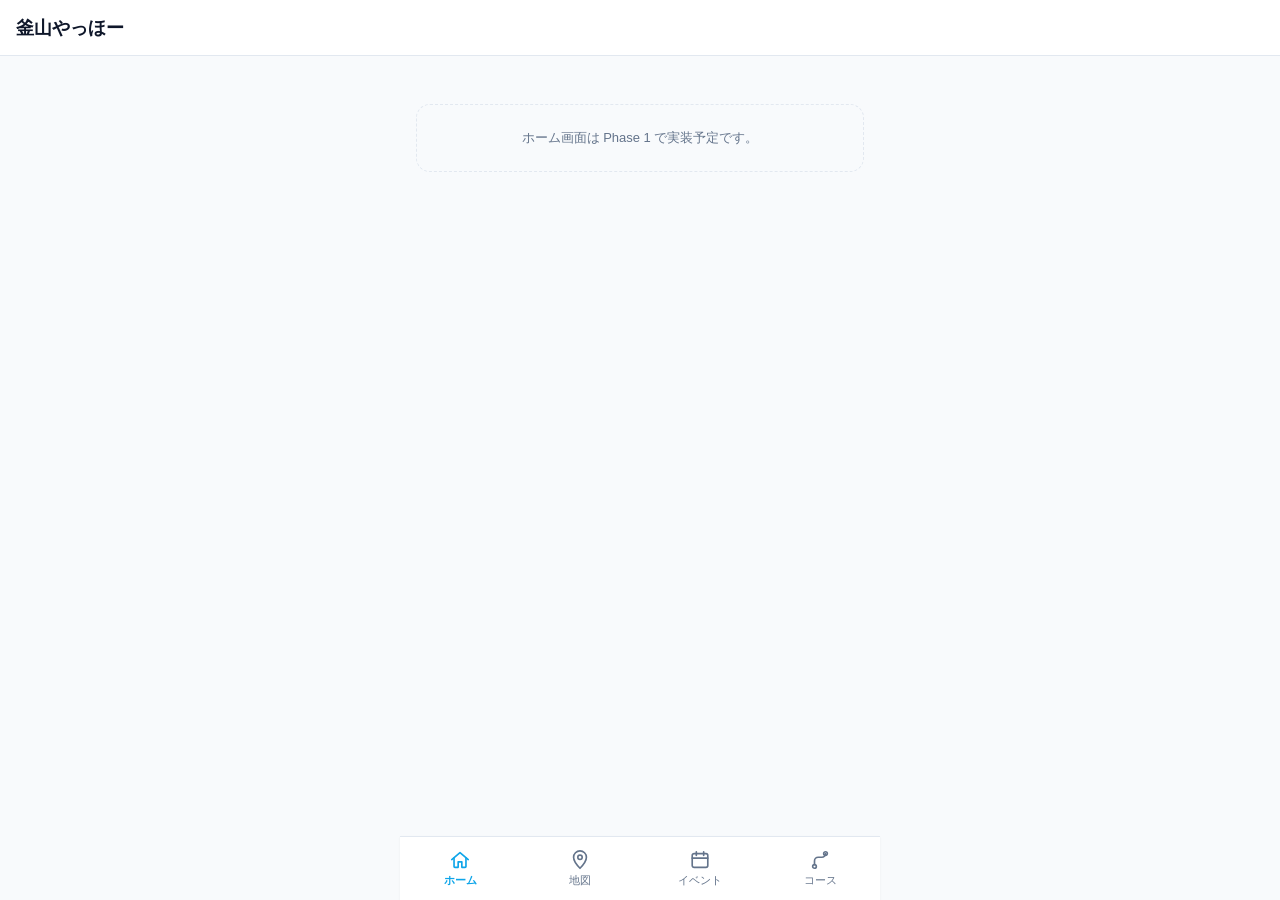
==== index.html @ 4d7fc983 "feat(phase0): 프로젝트 초기 폴더 구조 및 공통 헤더/탭바 스캐폴드 - 순수 HTML/CSS/JS 정적 사이트 골격 생성 (index.html, pages/*.html " ====
<!DOCTYPE html>
<html lang="ja">
<head>
  <meta charset="UTF-8" />
  <meta name="viewport" content="width=device-width, initial-scale=1.0, viewport-fit=cover" />
  <title>釜山やっほー</title>
  <link rel="stylesheet" href="/css/common.css" />
</head>
<body data-page="home">
  <div id="app-header"></div>

  <main class="app-main">
    <p class="placeholder-notice">ホーム画面は Phase 1 で実装予定です。</p>
  </main>

  <div id="app-tabbar"></div>

  <script type="module">
    import { initNav } from "/js/nav.js";
    initNav({ title: "釜山やっほー", page: "home" });
  </script>
</body>
</html>
---- css/common.css ----
/* ==========================================================================
   부산 야-호- (釜山 やっほー) — 공통 스타일
   색상/타이포/spacing 값은 Phase 1에서 Figma 시안(1차_시안.zip)을 참고해
   실제 브랜드 값으로 교체한다. 지금은 임시 기본값이다.
   ========================================================================== */

:root {
  /* Color */
  --color-primary: #0ea5e9;
  --color-primary-dark: #0284c7;
  --color-accent: #f97316;
  --color-bg: #ffffff;
  --color-surface: #f8fafc;
  --color-border: #e2e8f0;
  --color-text: #0f172a;
  --color-text-muted: #64748b;
  --color-text-inverse: #ffffff;

  /* Typography */
  --font-family-base: "Noto Sans JP", "Hiragino Kaku Gothic ProN", "Yu Gothic",
    -apple-system, BlinkMacSystemFont, sans-serif;
  --font-size-sm: 0.8125rem;
  --font-size-base: 0.9375rem;
  --font-size-lg: 1.125rem;
  --font-size-xl: 1.375rem;

  /* Spacing */
  --space-1: 4px;
  --space-2: 8px;
  --space-3: 12px;
  --space-4: 16px;
  --space-5: 24px;
  --space-6: 32px;

  /* Layout */
  --header-height: 56px;
  --tabbar-height: 64px;
  --radius-sm: 8px;
  --radius-md: 14px;
  --radius-lg: 20px;
  --shadow-sm: 0 1px 2px rgba(15, 23, 42, 0.06);
  --shadow-md: 0 4px 12px rgba(15, 23, 42, 0.08);
  --max-content-width: 480px;
}

*,
*::before,
*::after {
  box-sizing: border-box;
}

html,
body {
  margin: 0;
  padding: 0;
}

body {
  font-family: var(--font-family-base);
  font-size: var(--font-size-base);
  color: var(--color-text);
  background-color: var(--color-surface);
  -webkit-font-smoothing: antialiased;
  min-height: 100dvh;
  display: flex;
  flex-direction: column;
}

img {
  max-width: 100%;
  display: block;
}

a {
  color: inherit;
  text-decoration: none;
}

ul,
ol {
  margin: 0;
  padding: 0;
  list-style: none;
}

button {
  font-family: inherit;
  cursor: pointer;
}

/* App shell: 모바일 퍼스트, 가운데 정렬된 카드형 컨테이너 */
.app-main {
  flex: 1;
  width: 100%;
  max-width: var(--max-content-width);
  margin: 0 auto;
  padding: var(--space-4);
  padding-bottom: calc(var(--tabbar-height) + var(--space-4));
}

.placeholder-notice {
  margin-top: var(--space-6);
  padding: var(--space-5);
  border: 1px dashed var(--color-border);
  border-radius: var(--radius-md);
  color: var(--color-text-muted);
  text-align: center;
  font-size: var(--font-size-sm);
}

/* ---- 공통 헤더 (js/nav.js가 주입) ---- */
.app-header {
  position: sticky;
  top: 0;
  z-index: 20;
  display: flex;
  align-items: center;
  gap: var(--space-2);
  height: var(--header-height);
  padding: 0 var(--space-4);
  background-color: var(--color-bg);
  border-bottom: 1px solid var(--color-border);
}

.app-header__back {
  display: inline-flex;
  align-items: center;
  justify-content: center;
  width: 32px;
  height: 32px;
  border: none;
  background: none;
  color: var(--color-text);
  border-radius: var(--radius-sm);
}

.app-header__back:hover {
  background-color: var(--color-surface);
}

.app-header__title {
  flex: 1;
  font-size: var(--font-size-lg);
  font-weight: 700;
  color: var(--color-text);
  white-space: nowrap;
  overflow: hidden;
  text-overflow: ellipsis;
}

/* ---- 공통 하단 탭바 (js/nav.js가 주입) ---- */
.app-tabbar {
  position: fixed;
  left: 0;
  right: 0;
  bottom: 0;
  z-index: 20;
  display: flex;
  height: var(--tabbar-height);
  max-width: var(--max-content-width);
  margin: 0 auto;
  background-color: var(--color-bg);
  border-top: 1px solid var(--color-border);
  box-shadow: var(--shadow-sm);
}

.app-tabbar__item {
  flex: 1;
  display: flex;
  flex-direction: column;
  align-items: center;
  justify-content: center;
  gap: 2px;
  color: var(--color-text-muted);
  font-size: 0.6875rem;
}

.app-tabbar__item svg {
  width: 22px;
  height: 22px;
}

.app-tabbar__item.is-active {
  color: var(--color-primary);
  font-weight: 700;
}
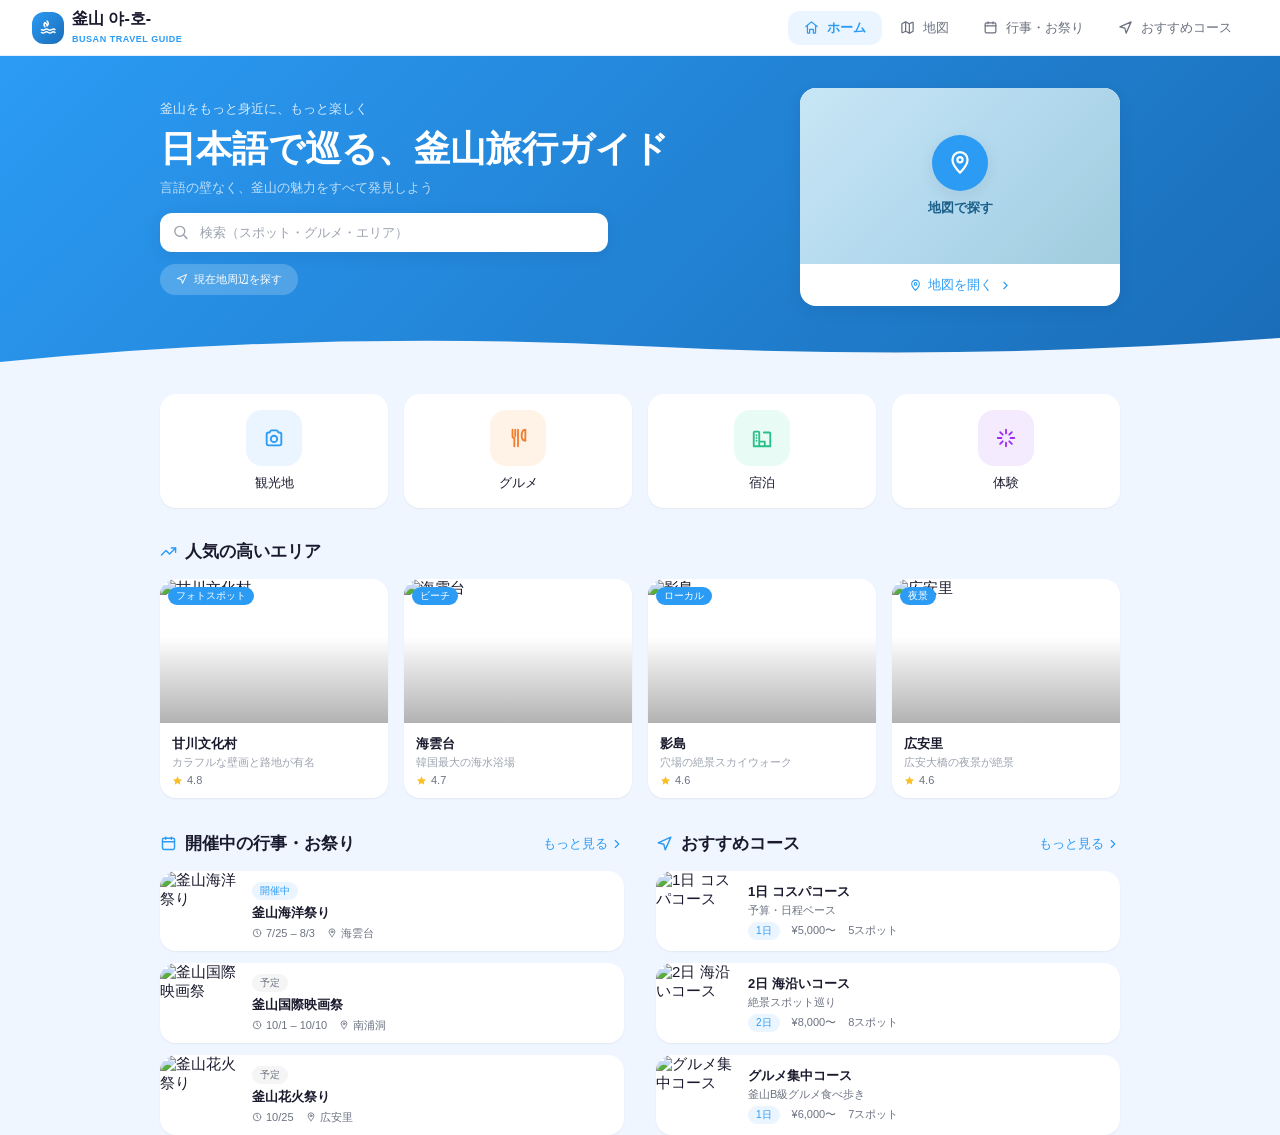
==== commit 2f78ee56: "feat(phase1): 홈 화면(index.html) 구현 및 공통 nav 디자인 반영 - Figma HomePage.tsx/App.tsx 참고해 마크업/스타일을 HTML+CSS" ====
--- a/index.html
+++ b/index.html
@@ -3,21 +3,25 @@
 <head>
   <meta charset="UTF-8" />
   <meta name="viewport" content="width=device-width, initial-scale=1.0, viewport-fit=cover" />
-  <title>釜山やっほー</title>
+  <title>釜山やっほー | 日本語で巡る釜山旅行ガイド</title>
   <link rel="stylesheet" href="/css/common.css" />
+  <link rel="stylesheet" href="/css/pages/home.css" />
 </head>
 <body data-page="home">
   <div id="app-header"></div>
 
   <main class="app-main">
-    <p class="placeholder-notice">ホーム画面は Phase 1 で実装予定です。</p>
+    <div id="home-root"></div>
   </main>
 
   <div id="app-tabbar"></div>
 
   <script type="module">
     import { initNav } from "/js/nav.js";
-    initNav({ title: "釜山やっほー", page: "home" });
+    import { renderHome } from "/js/pages/home.js";
+
+    initNav("home");
+    renderHome(document.getElementById("home-root"));
   </script>
 </body>
 </html>
--- a/css/common.css
+++ b/css/common.css
@@ -1,27 +1,30 @@
 /* ==========================================================================
    부산 야-호- (釜山 やっほー) — 공통 스타일
-   색상/타이포/spacing 값은 Phase 1에서 Figma 시안(1차_시안.zip)을 참고해
-   실제 브랜드 값으로 교체한다. 지금은 임시 기본값이다.
+   색상/타이포/spacing 값은 Figma 시안(1차_시안.zip)의 HomePage.tsx / App.tsx에서
+   추출한 값을 기준으로 한다.
    ========================================================================== */
 
 :root {
   /* Color */
-  --color-primary: #0ea5e9;
-  --color-primary-dark: #0284c7;
-  --color-accent: #f97316;
+  --color-primary: #2b9bf4;
+  --color-primary-dark: #1a6db8;
+  --color-primary-soft: #ebf5ff;
+  --color-accent: #f47c2b;
   --color-bg: #ffffff;
-  --color-surface: #f8fafc;
-  --color-border: #e2e8f0;
-  --color-text: #0f172a;
-  --color-text-muted: #64748b;
+  --color-surface: #f0f6ff;
+  --color-border: #e2edff;
+  --color-text: #1a1a2e;
+  --color-text-muted: #6b7280;
+  --color-text-faint: #9ca3af;
   --color-text-inverse: #ffffff;
 
   /* Typography */
   --font-family-base: "Noto Sans JP", "Hiragino Kaku Gothic ProN", "Yu Gothic",
     -apple-system, BlinkMacSystemFont, sans-serif;
+  --font-size-xs: 0.6875rem;
   --font-size-sm: 0.8125rem;
   --font-size-base: 0.9375rem;
-  --font-size-lg: 1.125rem;
+  --font-size-lg: 1.0625rem;
   --font-size-xl: 1.375rem;
 
   /* Spacing */
@@ -34,13 +37,14 @@
 
   /* Layout */
   --header-height: 56px;
-  --tabbar-height: 64px;
-  --radius-sm: 8px;
-  --radius-md: 14px;
+  --tabbar-height: 62px;
+  --radius-sm: 12px;
+  --radius-md: 16px;
   --radius-lg: 20px;
-  --shadow-sm: 0 1px 2px rgba(15, 23, 42, 0.06);
-  --shadow-md: 0 4px 12px rgba(15, 23, 42, 0.08);
-  --max-content-width: 480px;
+  --radius-full: 999px;
+  --shadow-sm: 0 1px 2px rgba(26, 26, 46, 0.06);
+  --shadow-md: 0 4px 16px rgba(26, 26, 46, 0.08);
+  --max-content-width: 1024px;
 }
 
 *,
@@ -88,14 +92,28 @@
   cursor: pointer;
 }
 
-/* App shell: 모바일 퍼스트, 가운데 정렬된 카드형 컨테이너 */
+/* App shell: .app-main은 full-bleed 배경(히어로 등)을 위해 좌우 패딩이 없다.
+   실제 콘텐츠는 .app-main__inner로 감싸 중앙 정렬 + 좌우 패딩을 적용한다. */
 .app-main {
   flex: 1;
   width: 100%;
+  padding-bottom: calc(var(--tabbar-height) + var(--space-4));
+}
+
+.app-main__inner {
   max-width: var(--max-content-width);
   margin: 0 auto;
-  padding: var(--space-4);
-  padding-bottom: calc(var(--tabbar-height) + var(--space-4));
+  padding: 0 var(--space-4);
+}
+
+@media (min-width: 768px) {
+  .app-main__inner {
+    padding: 0 var(--space-6);
+  }
+
+  .app-main {
+    padding-bottom: 0;
+  }
 }
 
 .placeholder-notice {
@@ -115,40 +133,81 @@
   z-index: 20;
   display: flex;
   align-items: center;
-  gap: var(--space-2);
+  justify-content: space-between;
+  gap: var(--space-3);
   height: var(--header-height);
   padding: 0 var(--space-4);
   background-color: var(--color-bg);
   border-bottom: 1px solid var(--color-border);
 }
 
-.app-header__back {
-  display: inline-flex;
+.app-header__brand {
+  display: flex;
+  align-items: center;
+  gap: var(--space-2);
+}
+
+.app-header__logo {
+  display: flex;
   align-items: center;
   justify-content: center;
   width: 32px;
   height: 32px;
-  border: none;
-  background: none;
-  color: var(--color-text);
   border-radius: var(--radius-sm);
-}
-
-.app-header__back:hover {
-  background-color: var(--color-surface);
+  background: linear-gradient(135deg, var(--color-primary) 0%, var(--color-primary-dark) 100%);
+  flex-shrink: 0;
+}
+
+.app-header__logo svg {
+  width: 17px;
+  height: 17px;
+  color: #ffffff;
 }
 
 .app-header__title {
-  flex: 1;
-  font-size: var(--font-size-lg);
-  font-weight: 700;
+  font-size: 1rem;
+  font-weight: 800;
+  line-height: 1.1;
   color: var(--color-text);
   white-space: nowrap;
-  overflow: hidden;
-  text-overflow: ellipsis;
-}
-
-/* ---- 공통 하단 탭바 (js/nav.js가 주입) ---- */
+}
+
+.app-header__subtitle {
+  font-size: 0.5625rem;
+  font-weight: 600;
+  letter-spacing: 0.06em;
+  color: var(--color-primary);
+}
+
+/* 데스크톱 인라인 탭 (모바일에서는 숨김) */
+.app-header__nav {
+  display: none;
+  align-items: center;
+  gap: 2px;
+}
+
+.app-header__nav-item {
+  display: flex;
+  align-items: center;
+  gap: var(--space-2);
+  padding: var(--space-2) var(--space-4);
+  border-radius: var(--radius-sm);
+  color: var(--color-text-muted);
+  font-size: var(--font-size-sm);
+}
+
+.app-header__nav-item svg {
+  width: 15px;
+  height: 15px;
+}
+
+.app-header__nav-item.is-active {
+  background-color: var(--color-primary-soft);
+  color: var(--color-primary);
+  font-weight: 700;
+}
+
+/* ---- 공통 하단 탭바 (js/nav.js가 주입, 모바일 전용) ---- */
 .app-tabbar {
   position: fixed;
   left: 0;
@@ -157,8 +216,6 @@
   z-index: 20;
   display: flex;
   height: var(--tabbar-height);
-  max-width: var(--max-content-width);
-  margin: 0 auto;
   background-color: var(--color-bg);
   border-top: 1px solid var(--color-border);
   box-shadow: var(--shadow-sm);
@@ -171,16 +228,34 @@
   align-items: center;
   justify-content: center;
   gap: 2px;
-  color: var(--color-text-muted);
-  font-size: 0.6875rem;
+  color: var(--color-text-faint);
+  font-size: var(--font-size-xs);
 }
 
 .app-tabbar__item svg {
-  width: 22px;
-  height: 22px;
+  width: 21px;
+  height: 21px;
 }
 
 .app-tabbar__item.is-active {
   color: var(--color-primary);
   font-weight: 700;
 }
+
+@media (min-width: 768px) {
+  .app-header {
+    padding: 0 var(--space-6);
+  }
+
+  .app-header__nav {
+    display: flex;
+  }
+
+  .app-tabbar {
+    display: none;
+  }
+
+  .app-main {
+    padding-bottom: 0;
+  }
+}
--- a/css/pages/home.css
+++ b/css/pages/home.css
@@ -0,0 +1,504 @@
+/* ホーム画面 (index.html) — Figma HomePage.tsx 참고, 마크업/CSS는 새로 작성 */
+
+.home-hero {
+  position: relative;
+  overflow: hidden;
+  background: linear-gradient(135deg, var(--color-primary) 0%, var(--color-primary-dark) 100%);
+  padding: var(--space-6) 0 calc(var(--space-6) + 24px);
+}
+
+.home-hero::after {
+  content: "";
+  position: absolute;
+  left: 0;
+  right: 0;
+  bottom: 0;
+  height: 32px;
+  background-image: url("data:image/svg+xml,%3Csvg xmlns='http://www.w3.org/2000/svg' viewBox='0 0 1440 40' preserveAspectRatio='none'%3E%3Cpath d='M0 40 Q360 0 720 20 Q1080 40 1440 10 L1440 40 Z' fill='%23f0f6ff'/%3E%3C/svg%3E");
+  background-size: 100% 100%;
+}
+
+.home-hero__inner {
+  display: flex;
+  flex-direction: column;
+  gap: var(--space-5);
+  position: relative;
+  z-index: 1;
+}
+
+.home-hero__eyebrow {
+  color: rgba(255, 255, 255, 0.8);
+  font-size: var(--font-size-sm);
+  margin: 0 0 var(--space-2);
+}
+
+.home-hero__title {
+  color: #ffffff;
+  font-size: clamp(1.375rem, 4vw, 2.25rem);
+  font-weight: 800;
+  line-height: 1.25;
+  margin: 0 0 var(--space-1);
+}
+
+.home-hero__desc {
+  color: rgba(255, 255, 255, 0.7);
+  font-size: var(--font-size-sm);
+  margin: var(--space-2) 0 var(--space-4);
+}
+
+.home-search {
+  position: relative;
+  max-width: 448px;
+}
+
+.home-search__icon {
+  position: absolute;
+  left: var(--space-3);
+  top: 50%;
+  transform: translateY(-50%);
+  color: var(--color-text-faint);
+  display: flex;
+}
+
+.home-search__icon svg {
+  width: 17px;
+  height: 17px;
+}
+
+.home-search__input {
+  width: 100%;
+  padding: var(--space-3) var(--space-4) var(--space-3) 40px;
+  border: none;
+  border-radius: var(--radius-sm);
+  background-color: #ffffff;
+  color: var(--color-text);
+  font-size: var(--font-size-sm);
+  outline: none;
+  box-shadow: var(--shadow-md);
+}
+
+.home-search__input::placeholder {
+  color: var(--color-text-faint);
+}
+
+.home-hero__geo {
+  margin-top: var(--space-3);
+  display: inline-flex;
+  align-items: center;
+  gap: 6px;
+  background-color: rgba(255, 255, 255, 0.2);
+  border: none;
+  border-radius: var(--radius-full);
+  padding: var(--space-2) var(--space-4);
+  color: #ffffff;
+  font-size: var(--font-size-xs);
+}
+
+.home-hero__geo svg {
+  width: 12px;
+  height: 12px;
+}
+
+.home-hero__map-card {
+  display: none;
+}
+
+@media (min-width: 768px) {
+  .home-hero__inner {
+    flex-direction: row;
+    align-items: center;
+    gap: var(--space-6);
+  }
+
+  .home-hero__text {
+    flex: 1;
+  }
+
+  .home-hero__br {
+    display: none;
+  }
+
+  .home-hero__map-card {
+    display: flex;
+    flex-direction: column;
+    width: 256px;
+    flex-shrink: 0;
+    background-color: #ffffff;
+    border-radius: var(--radius-md);
+    overflow: hidden;
+    box-shadow: var(--shadow-md);
+  }
+}
+
+@media (min-width: 1024px) {
+  .home-hero__map-card {
+    width: 320px;
+  }
+}
+
+.home-hero__map-preview {
+  position: relative;
+  height: 176px;
+  display: flex;
+  flex-direction: column;
+  align-items: center;
+  justify-content: center;
+  gap: var(--space-2);
+  background: linear-gradient(135deg, #c8e6f5 0%, #b3d9ee 50%, #a0ccdd 100%);
+  text-align: center;
+  color: #1a5f8a;
+  font-size: var(--font-size-sm);
+  font-weight: 700;
+}
+
+.home-hero__map-preview p {
+  margin: 0;
+}
+
+.home-hero__map-pin {
+  width: 56px;
+  height: 56px;
+  border-radius: var(--radius-full);
+  background-color: var(--color-primary);
+  display: flex;
+  align-items: center;
+  justify-content: center;
+  box-shadow: var(--shadow-md);
+  color: #ffffff;
+}
+
+.home-hero__map-pin svg {
+  width: 26px;
+  height: 26px;
+}
+
+.home-hero__map-cta {
+  display: flex;
+  align-items: center;
+  justify-content: center;
+  gap: 6px;
+  padding: var(--space-3) 0;
+  color: var(--color-primary);
+  font-size: var(--font-size-sm);
+}
+
+.home-hero__map-cta svg {
+  width: 13px;
+  height: 13px;
+}
+
+/* ---- 공통 섹션 ---- */
+.home-section {
+  padding-top: var(--space-6);
+}
+
+.home-section__head {
+  display: flex;
+  align-items: center;
+  justify-content: space-between;
+  margin-bottom: var(--space-4);
+  gap: var(--space-3);
+}
+
+.home-section__head h2 {
+  display: flex;
+  align-items: center;
+  gap: var(--space-2);
+  margin: 0;
+  font-size: var(--font-size-lg);
+  font-weight: 700;
+  color: var(--color-text);
+}
+
+.home-section__head h2 svg {
+  width: 17px;
+  height: 17px;
+  color: var(--color-primary);
+  flex-shrink: 0;
+}
+
+.home-section__more {
+  display: inline-flex;
+  align-items: center;
+  gap: 2px;
+  font-size: var(--font-size-sm);
+  color: var(--color-primary);
+  white-space: nowrap;
+}
+
+.home-section__more svg {
+  width: 14px;
+  height: 14px;
+}
+
+/* ---- カテゴリー ---- */
+.home-category-grid {
+  display: grid;
+  grid-template-columns: repeat(4, 1fr);
+  gap: var(--space-3);
+}
+
+.home-category {
+  display: flex;
+  flex-direction: column;
+  align-items: center;
+  gap: var(--space-2);
+  padding: var(--space-3);
+  background-color: #ffffff;
+  border-radius: var(--radius-md);
+  box-shadow: var(--shadow-sm);
+}
+
+.home-category__icon {
+  width: 48px;
+  height: 48px;
+  border-radius: var(--radius-md);
+  display: flex;
+  align-items: center;
+  justify-content: center;
+}
+
+.home-category__icon svg {
+  width: 22px;
+  height: 22px;
+}
+
+.home-category__label {
+  font-size: var(--font-size-xs);
+  color: var(--color-text);
+}
+
+@media (min-width: 768px) {
+  .home-category-grid {
+    gap: var(--space-4);
+  }
+
+  .home-category {
+    padding: var(--space-4);
+  }
+
+  .home-category__icon {
+    width: 56px;
+    height: 56px;
+  }
+
+  .home-category__label {
+    font-size: var(--font-size-sm);
+  }
+}
+
+/* ---- 人気の高いエリア ---- */
+.home-area-scroller {
+  display: flex;
+  gap: var(--space-4);
+  overflow-x: auto;
+  padding-bottom: 2px;
+  scrollbar-width: none;
+}
+
+.home-area-scroller::-webkit-scrollbar {
+  display: none;
+}
+
+.home-area-card {
+  flex-shrink: 0;
+  width: 176px;
+  background-color: #ffffff;
+  border-radius: var(--radius-md);
+  overflow: hidden;
+  box-shadow: var(--shadow-sm);
+  color: inherit;
+}
+
+.home-area-card__image {
+  position: relative;
+  height: 112px;
+  overflow: hidden;
+}
+
+.home-area-card__image img {
+  width: 100%;
+  height: 100%;
+  object-fit: cover;
+}
+
+.home-area-card__image::after {
+  content: "";
+  position: absolute;
+  inset: 0;
+  background: linear-gradient(to top, rgba(0, 0, 0, 0.3), transparent 60%);
+}
+
+.home-area-card__tag {
+  position: absolute;
+  top: var(--space-2);
+  left: var(--space-2);
+  z-index: 1;
+  background-color: var(--color-primary);
+  color: #ffffff;
+  font-size: 0.625rem;
+  padding: 2px var(--space-2);
+  border-radius: var(--radius-full);
+}
+
+.home-area-card__body {
+  padding: var(--space-3);
+}
+
+.home-area-card__name {
+  margin: 0;
+  font-size: var(--font-size-sm);
+  font-weight: 700;
+  color: var(--color-text);
+}
+
+.home-area-card__desc {
+  display: none;
+  margin: 2px 0 0;
+  font-size: 0.6875rem;
+  color: var(--color-text-faint);
+}
+
+.home-area-card__score {
+  display: flex;
+  align-items: center;
+  gap: 4px;
+  margin-top: var(--space-1);
+  color: var(--color-text-muted);
+  font-size: 0.6875rem;
+}
+
+.home-area-card__score svg {
+  width: 11px;
+  height: 11px;
+  color: #fbbf24;
+}
+
+@media (min-width: 768px) {
+  .home-area-scroller {
+    display: grid;
+    grid-template-columns: repeat(4, 1fr);
+    overflow: visible;
+  }
+
+  .home-area-card {
+    width: auto;
+  }
+
+  .home-area-card__image {
+    height: 144px;
+  }
+
+  .home-area-card__desc {
+    display: block;
+  }
+}
+
+/* ---- 行事・お祭り / おすすめコース ---- */
+.home-two-col {
+  display: grid;
+  grid-template-columns: 1fr;
+  gap: var(--space-6);
+}
+
+@media (min-width: 768px) {
+  .home-two-col {
+    grid-template-columns: 1fr 1fr;
+  }
+}
+
+.home-list {
+  display: flex;
+  flex-direction: column;
+  gap: var(--space-3);
+}
+
+.home-list-card {
+  display: flex;
+  background-color: #ffffff;
+  border-radius: var(--radius-md);
+  overflow: hidden;
+  box-shadow: var(--shadow-sm);
+  color: inherit;
+}
+
+.home-list-card__image {
+  width: 80px;
+  height: 80px;
+  flex-shrink: 0;
+  overflow: hidden;
+}
+
+.home-list-card__image img {
+  width: 100%;
+  height: 100%;
+  object-fit: cover;
+}
+
+.home-list-card__body {
+  flex: 1;
+  min-width: 0;
+  display: flex;
+  flex-direction: column;
+  justify-content: center;
+  padding: var(--space-2) var(--space-3);
+}
+
+.home-list-card__badge {
+  align-self: flex-start;
+  font-size: 0.625rem;
+  padding: 2px var(--space-2);
+  border-radius: var(--radius-full);
+  background-color: #f5f5f5;
+  color: var(--color-text-muted);
+  margin-bottom: var(--space-1);
+}
+
+.home-list-card__badge.is-ongoing {
+  background-color: var(--color-primary-soft);
+  color: var(--color-primary);
+}
+
+.home-list-card__title {
+  margin: 0;
+  font-size: var(--font-size-sm);
+  font-weight: 600;
+  color: var(--color-text);
+  overflow: hidden;
+  text-overflow: ellipsis;
+  white-space: nowrap;
+}
+
+.home-list-card__subtitle {
+  margin: 2px 0 0;
+  font-size: 0.6875rem;
+  color: var(--color-text-muted);
+}
+
+.home-list-card__meta {
+  display: flex;
+  align-items: center;
+  gap: var(--space-3);
+  margin-top: var(--space-1);
+  color: var(--color-text-muted);
+  font-size: 0.6875rem;
+}
+
+.home-list-card__meta span {
+  display: inline-flex;
+  align-items: center;
+  gap: 4px;
+}
+
+.home-list-card__meta svg {
+  width: 10px;
+  height: 10px;
+}
+
+.home-list-card__pill {
+  background-color: var(--color-primary-soft);
+  color: var(--color-primary);
+  font-size: 0.625rem;
+  padding: 2px var(--space-2);
+  border-radius: var(--radius-full);
+}
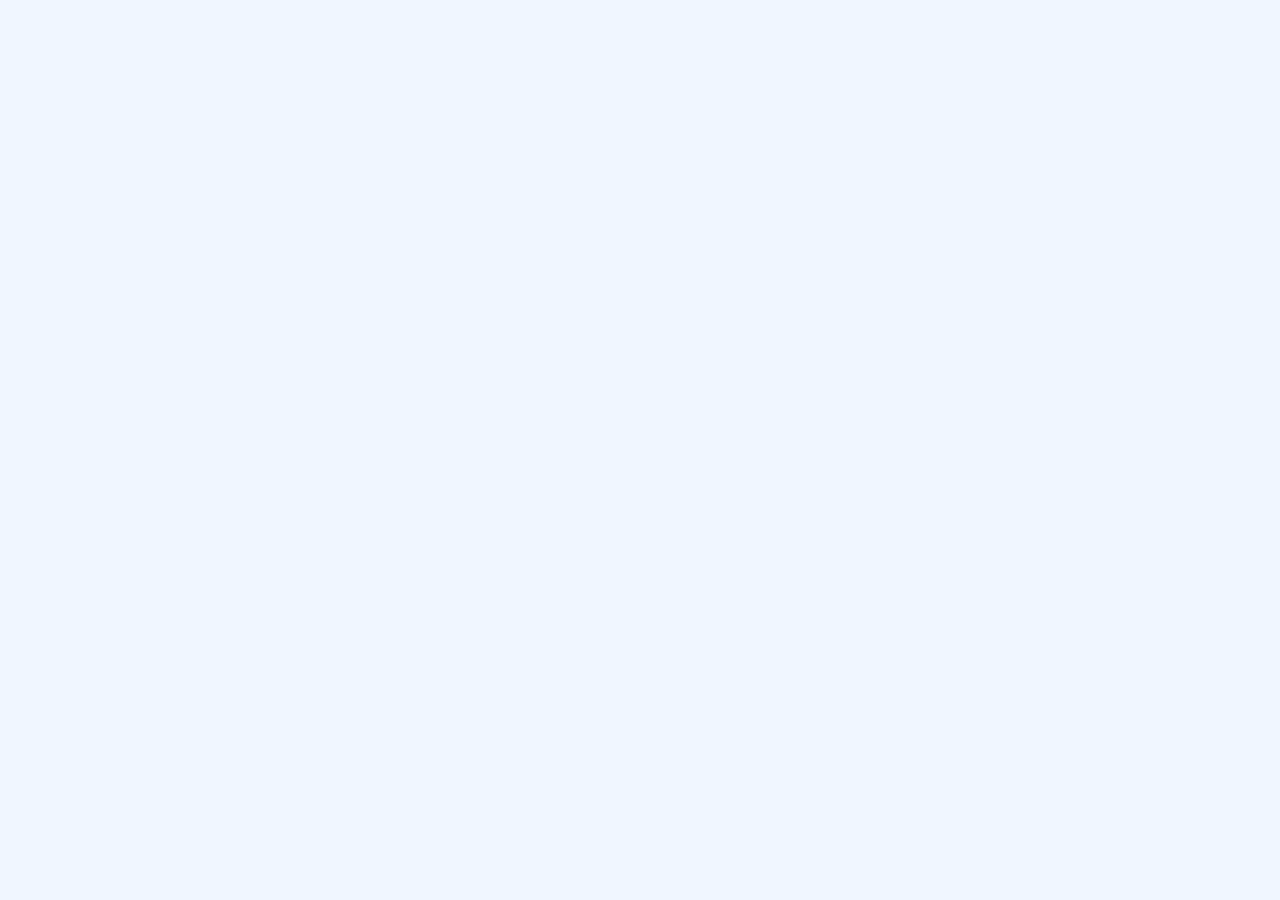
==== commit 50f8e20f: "fix(deploy): 절대경로를 상대경로로 전환해 서브패스 배포 지원 /css/..., /js/..., /pages/... 같은 루트 절대경로는 도메인 루트에 배포될 때만 동작해" ====
--- a/index.html
+++ b/index.html
@@ -4,8 +4,8 @@
   <meta charset="UTF-8" />
   <meta name="viewport" content="width=device-width, initial-scale=1.0, viewport-fit=cover" />
   <title>釜山やっほー | 日本語で巡る釜山旅行ガイド</title>
-  <link rel="stylesheet" href="/css/common.css" />
-  <link rel="stylesheet" href="/css/pages/home.css" />
+  <link rel="stylesheet" href="css/common.css" />
+  <link rel="stylesheet" href="css/pages/home.css" />
 </head>
 <body data-page="home">
   <div id="app-header"></div>
@@ -17,8 +17,8 @@
   <div id="app-tabbar"></div>
 
   <script type="module">
-    import { initNav } from "/js/nav.js";
-    import { renderHome } from "/js/pages/home.js";
+    import { initNav } from "js/nav.js";
+    import { renderHome } from "js/pages/home.js";
 
     initNav("home");
     renderHome(document.getElementById("home-root"));
--- a/css/common.css
+++ b/css/common.css
@@ -126,6 +126,112 @@
   font-size: var(--font-size-sm);
 }
 
+/* ---- 페이지 로컬 상단바 (뒤로가기+제목) ----
+   전역 브랜드 헤더(.app-header)와 별개로, 상세/목록 페이지가 각자 렌더링하는
+   보조 헤더. Figma App.tsx 구조상 뒤로가기는 각 페이지가 자체 구현한다. */
+.page-topbar {
+  position: sticky;
+  top: var(--header-height);
+  z-index: 15;
+  display: flex;
+  align-items: center;
+  gap: var(--space-3);
+  padding: var(--space-3) var(--space-4);
+  background-color: #ffffff;
+  border-bottom: 1px solid var(--color-border);
+}
+
+.page-topbar__back {
+  display: flex;
+  align-items: center;
+  justify-content: center;
+  width: 36px;
+  height: 36px;
+  flex-shrink: 0;
+  border: none;
+  border-radius: var(--radius-sm);
+  background-color: var(--color-surface);
+  color: var(--color-text);
+}
+
+.page-topbar__back svg {
+  width: 18px;
+  height: 18px;
+}
+
+.page-topbar__title {
+  flex: 1;
+  min-width: 0;
+  font-size: var(--font-size-lg);
+  font-weight: 700;
+  color: var(--color-text);
+  overflow: hidden;
+  text-overflow: ellipsis;
+  white-space: nowrap;
+}
+
+.page-topbar__subtitle {
+  font-size: var(--font-size-sm);
+  color: var(--color-text-faint);
+}
+
+.page-topbar__actions {
+  display: flex;
+  align-items: center;
+  gap: var(--space-2);
+  flex-shrink: 0;
+}
+
+.page-topbar__action-btn {
+  display: flex;
+  align-items: center;
+  justify-content: center;
+  width: 36px;
+  height: 36px;
+  border: none;
+  border-radius: var(--radius-sm);
+  background-color: var(--color-surface);
+  color: var(--color-text-muted);
+}
+
+.page-topbar__action-btn svg {
+  width: 16px;
+  height: 16px;
+}
+
+/* ---- 로딩 스켈레톤 / 에러 상태 (공통) ---- */
+@keyframes skeleton-pulse {
+  0%, 100% { opacity: 1; }
+  50% { opacity: 0.55; }
+}
+
+.skeleton {
+  background-color: var(--color-border);
+  border-radius: var(--radius-sm);
+  animation: skeleton-pulse 1.4s ease-in-out infinite;
+}
+
+.state-message {
+  display: flex;
+  flex-direction: column;
+  align-items: center;
+  gap: var(--space-3);
+  padding: var(--space-6) var(--space-4);
+  text-align: center;
+  color: var(--color-text-muted);
+  font-size: var(--font-size-sm);
+}
+
+.state-message__retry {
+  padding: var(--space-2) var(--space-5);
+  border: none;
+  border-radius: var(--radius-full);
+  background-color: var(--color-primary);
+  color: #ffffff;
+  font-size: var(--font-size-sm);
+  font-weight: 600;
+}
+
 /* ---- 공통 헤더 (js/nav.js가 주입) ---- */
 .app-header {
   position: sticky;
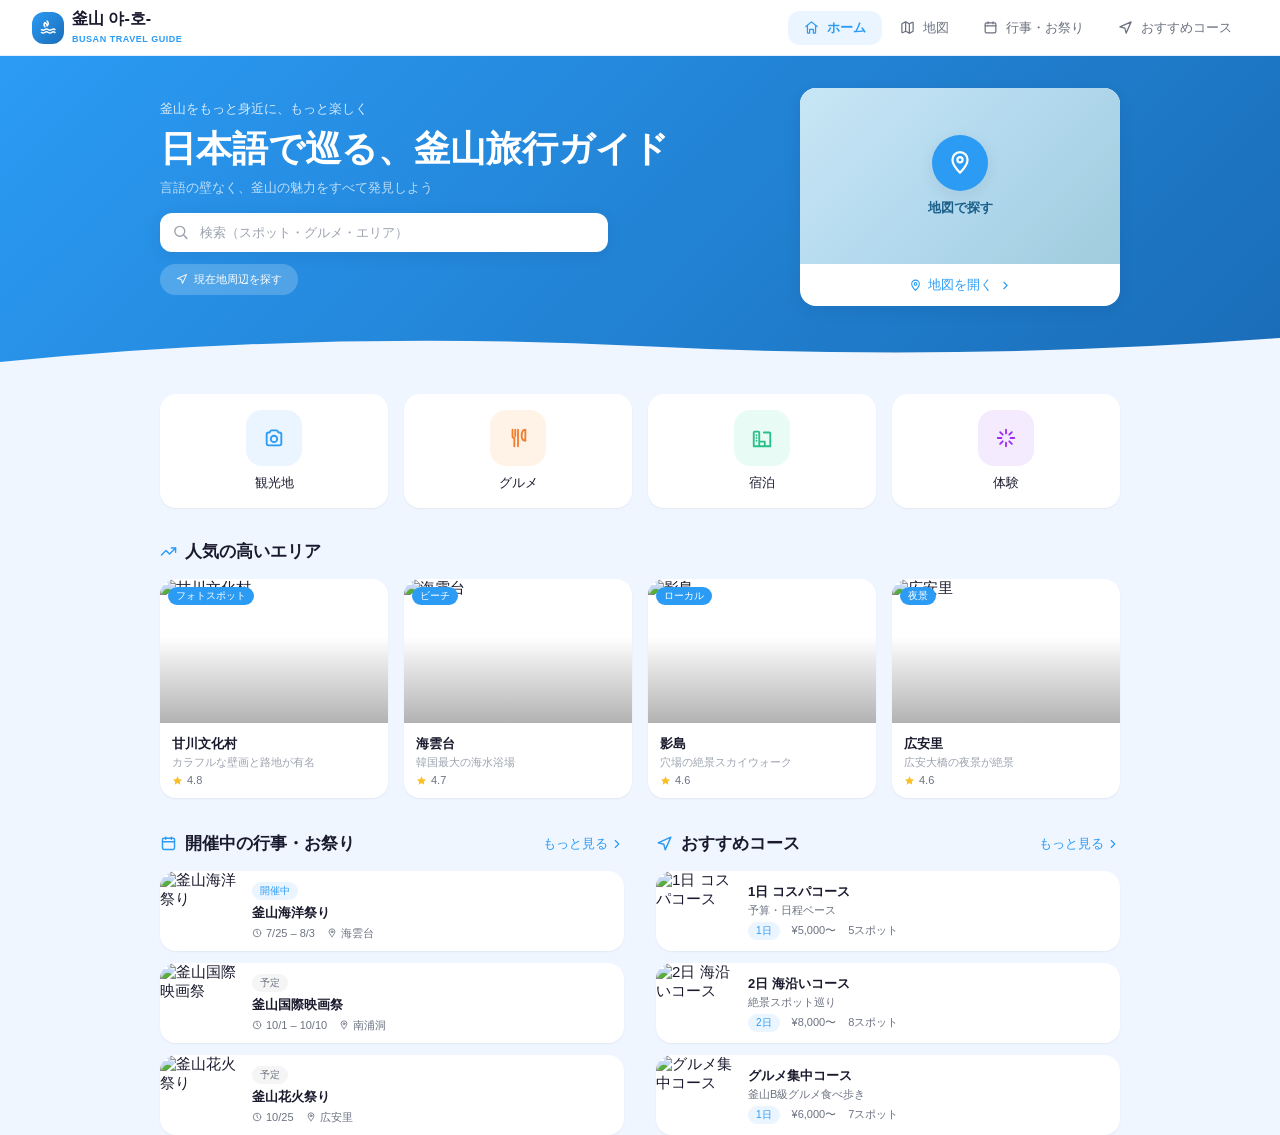
==== commit 8d7111e7: "fix(deploy): index.htmlのimport specifierに./プレフィックスを追加 HTMLのhref/srcと違い、ESモジュールのimport文は"js/nav.js"のよ" ====
--- a/index.html
+++ b/index.html
@@ -17,8 +17,8 @@
   <div id="app-tabbar"></div>
 
   <script type="module">
-    import { initNav } from "js/nav.js";
-    import { renderHome } from "js/pages/home.js";
+    import { initNav } from "./js/nav.js";
+    import { renderHome } from "./js/pages/home.js";
 
     initNav("home");
     renderHome(document.getElementById("home-root"));
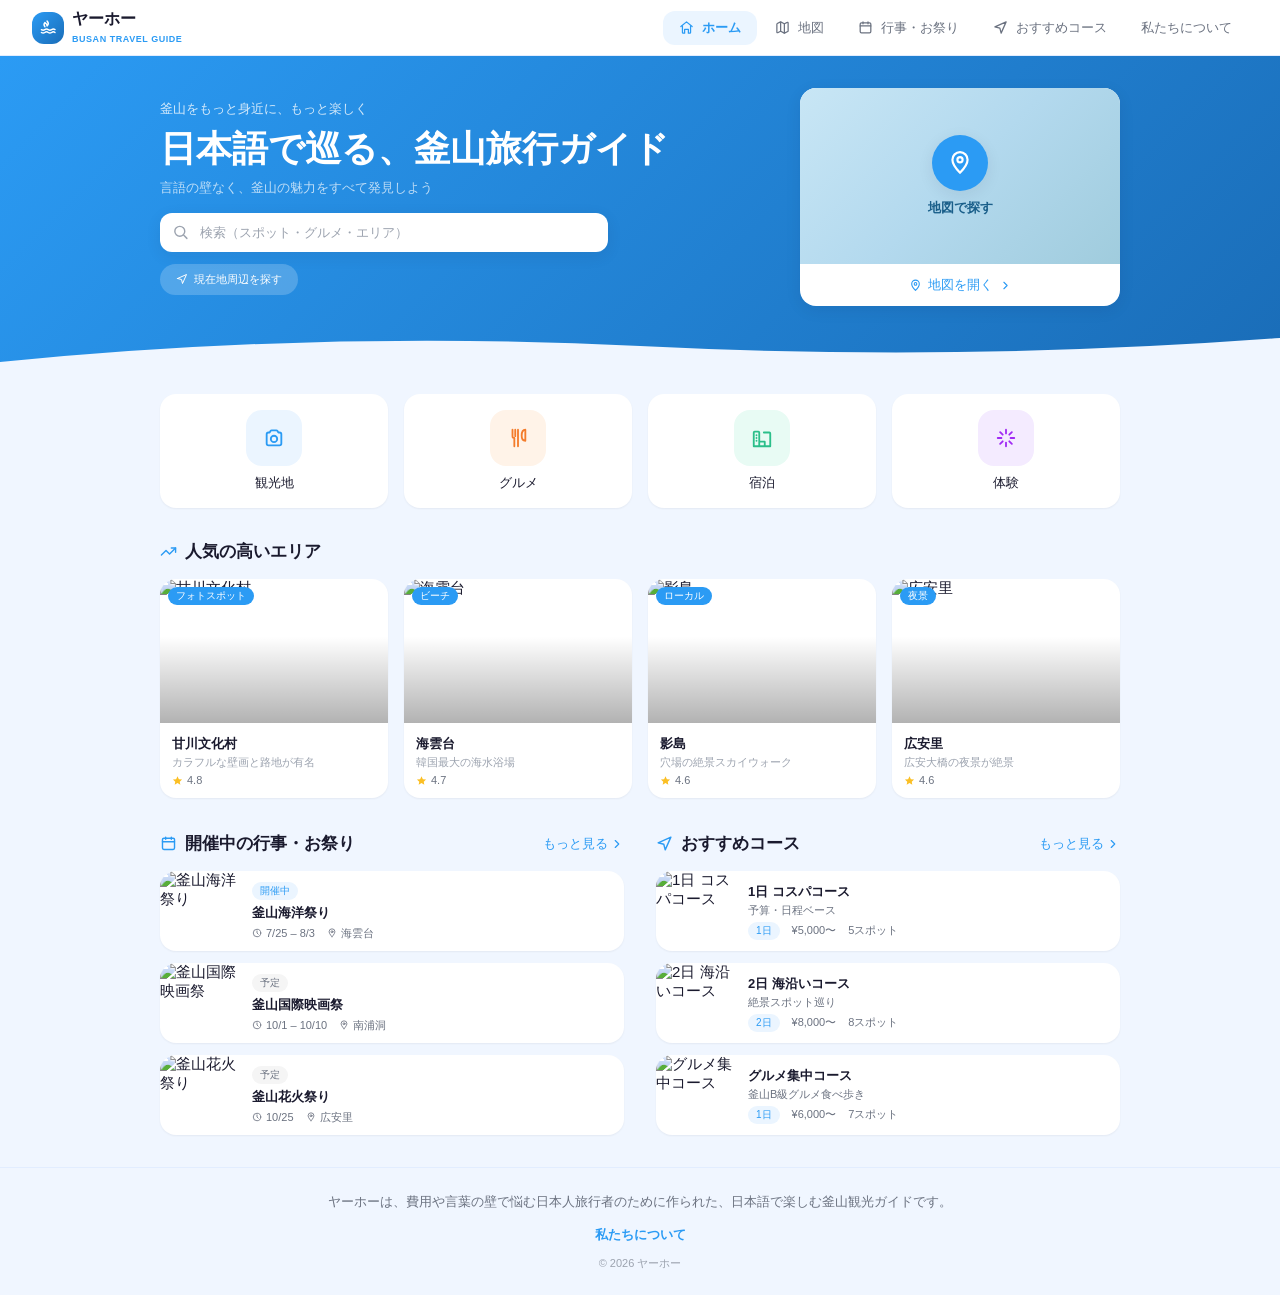
==== commit 0a3aec36: "feat(nav): About Us 페이지 및 공통 푸터 추가 전체 페이지 하단에 짧은 소개 푸터를 공통 주입하고, 데스크톱 상단 메뉴와 푸터에서 진입 가능한 About Us(私た" ====
--- a/index.html
+++ b/index.html
@@ -12,6 +12,7 @@
 
   <main class="app-main">
     <div id="home-root"></div>
+    <div id="app-footer"></div>
   </main>
 
   <div id="app-tabbar"></div>
--- a/css/common.css
+++ b/css/common.css
@@ -365,3 +365,32 @@
     padding-bottom: 0;
   }
 }
+
+/* ---- 공통 푸터 (js/nav.js가 주입, .app-main 안 마지막 요소로 렌더링) ---- */
+.app-footer {
+  margin-top: var(--space-6);
+  padding: var(--space-5) var(--space-4);
+  border-top: 1px solid var(--color-border);
+  text-align: center;
+}
+
+.app-footer__lead {
+  margin: 0 0 var(--space-3);
+  font-size: var(--font-size-sm);
+  color: var(--color-text-muted);
+  line-height: 1.6;
+}
+
+.app-footer__about-link {
+  display: inline-block;
+  margin-bottom: var(--space-3);
+  font-size: var(--font-size-sm);
+  font-weight: 700;
+  color: var(--color-primary);
+}
+
+.app-footer__copyright {
+  margin: 0;
+  font-size: var(--font-size-xs);
+  color: var(--color-text-faint);
+}
